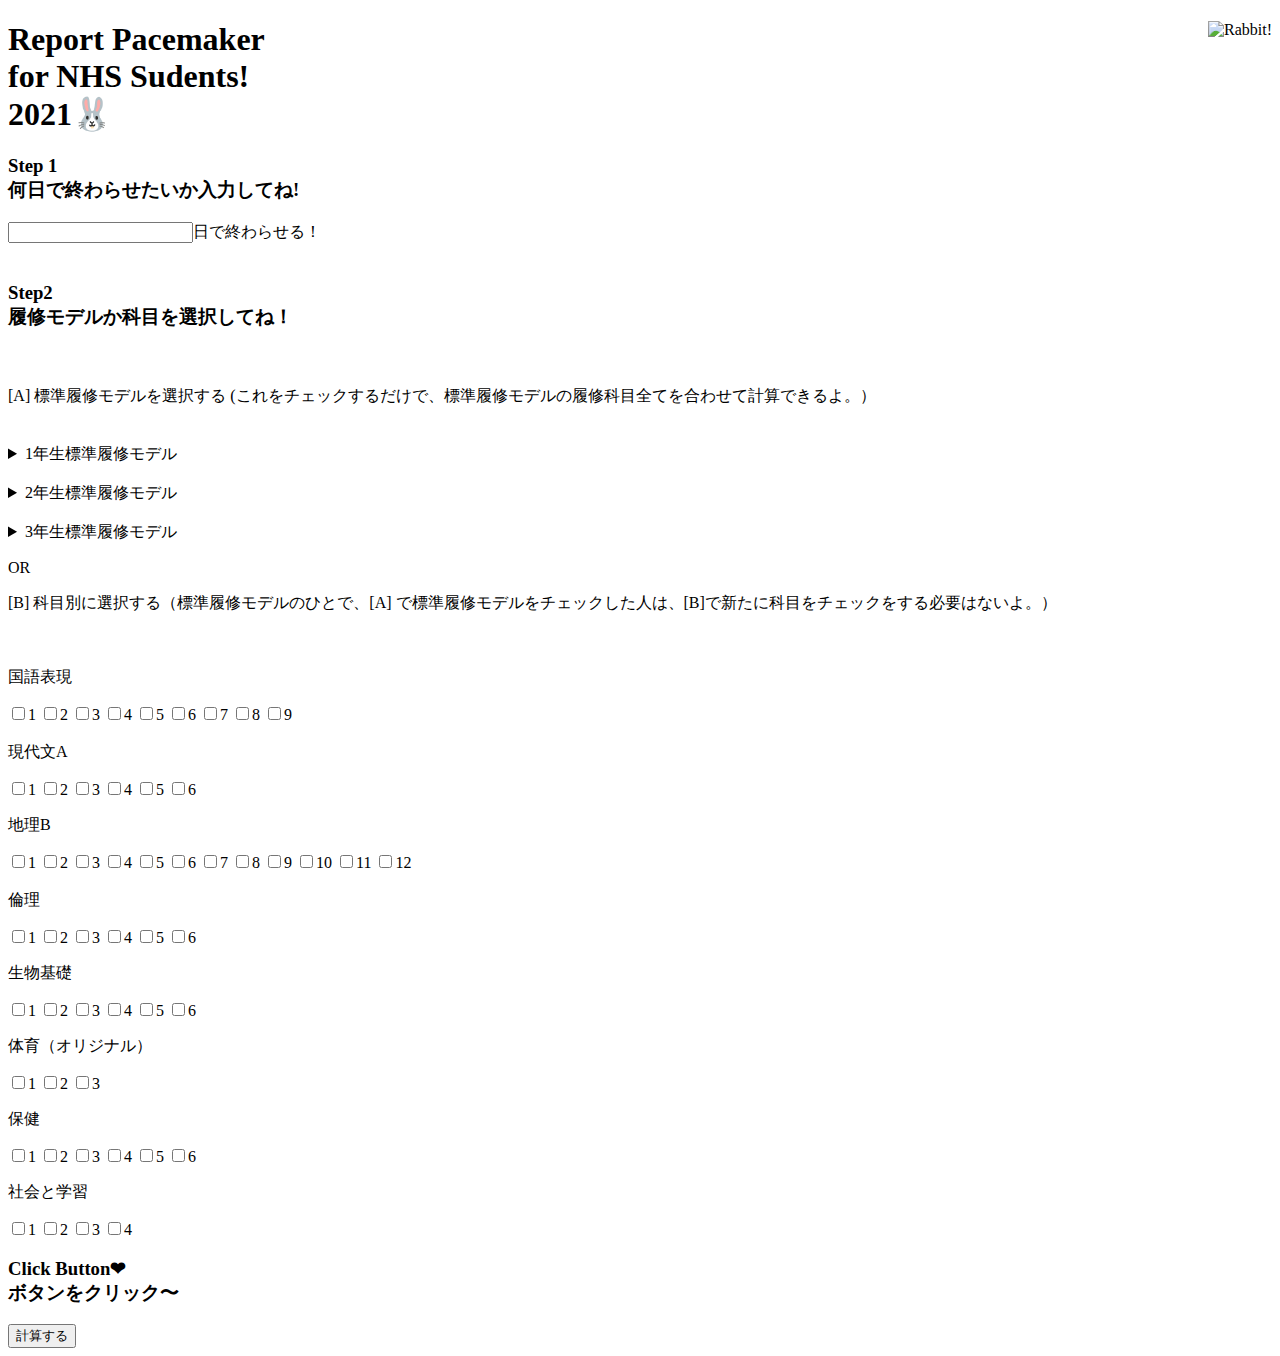
==== cal.html @ 397bbbc4 "Create cal.html" ====
<!DOCTYPE html>
<html lang="ja">

<head>
    <meta charset="UTF-8">
    <meta name="viewport" content="width=960" />
    <title>レポートペースメーカーラビット🐰</title>
    <link rel="stylesheet" href="style.css">
</head>

<body>
<div id="full">
    <div id = momo>
      <img
      src="auntrabbit.png"
      alt="Rabbit!"
      align='right'>
      <!-- <img
      src="rabbit.png"
      alt="Grapeslice atop a pile of other slices"
      align='right'> -->

      <h1>Report Pacemaker <br>for NHS Sudents!<br>2021🐰</h1>

    
    </div>
    <div id ="content">
    <form name="myform">
           <div id='step1'>
           <h3 id='step'><span id='stepNumber'>Step 1</span> <br>何日で終わらせたいか入力してね!</h3>
           <input type="text" id='goal'>日で終わらせる！
           <br>
           </div>

           <div id ='step2'>
        　　<h3 id='step'><span id='stepNumber'>Step2</span><br> 履修モデルか科目を選択してね！</h3>
       　　 <p>[A] 標準履修モデルを選択する (これをチェックするだけで、標準履修モデルの履修科目全てを合わせて計算できるよ。）</p>
        　
        　<details>
           <summary>1年生標準履修モデル</summary>
           <br>
           <input type = "checkbox" name = "unit" value = 50>年間
           <input type = "checkbox" name = "unit" value = 50>6/15
           <input type = "checkbox" name = "unit" value = 50>7/15
           <input type = "checkbox" name = "unit" value = 30>8/15
           <input type = "checkbox" name = "unit" value = 30>9/15
           <input type = "checkbox" name = "unit" value = 30>10/15
           <input type = "checkbox" name = "unit" value = 30>11/15
           <input type = "checkbox" name = "unit" value = 30>12/15
　　　　　　 </details>
            <br>
            <details>
            <summary>2年生標準履修モデル</summary>
            <br>
            <input type = "checkbox" name = "unit" value = 50>6/15 
           <input type = "checkbox" name = "unit" value = 50>7/15
           <input type = "checkbox" name = "unit" value = 30>8/15
           <input type = "checkbox" name = "unit" value = 30>9/15
           <input type = "checkbox" name = "unit" value = 30>10/15
           <input type = "checkbox" name = "unit" value = 30>11/15
           <input type = "checkbox" name = "unit" value = 30>12/15
           </details>
           <br>
           <details>
            <summary>3年生標準履修モデル</summary>
            <br>
            <input type = "checkbox" name = "unit" value = 50>6/15 
           <input type = "checkbox" name = "unit" value = 50>7/15
           <input type = "checkbox" name = "unit" value = 30>8/15
           <input type = "checkbox" name = "unit" value = 30>9/15
           <input type = "checkbox" name = "unit" value = 30>10/15
           <input type = "checkbox" name = "unit" value = 30>11/15
           <input type = "checkbox" name = "unit" value = 30>12/15
           </details>

            <p id = 'or'>OR</p>

            <p>[B] 科目別に選択する（標準履修モデルのひとで、[A] で標準履修モデルをチェックした人は、[B]で新たに科目をチェックをする必要はないよ。）</p>
        　
           <p>国語表現</p>
           <input type = "checkbox" name = "unit" value = 17>1 
           <input type = "checkbox" name = "unit" value = 19>2
           <input type = "checkbox" name = "unit" value = 13>3
           <input type = "checkbox" name = "unit" value = 18>4
           <input type = "checkbox" name = "unit" value = 19>5
           <input type = "checkbox" name = "unit" value = 33>6
           <input type = "checkbox" name = "unit" value = 29>7
           <input type = "checkbox" name = "unit" value = 45>8
           <input type = "checkbox" name = "unit" value = 44>9


        　 <p>現代文A </p>  
        <input type = "checkbox" name = "unit" value = 24>1
        <input type = "checkbox" name = "unit" value = 23>2
        <input type = "checkbox" name = "unit" value = 40>3
        <input type = "checkbox" name = "unit" value = 25>4
        <input type = "checkbox" name = "unit" value = 26>5
        <input type = "checkbox" name = "unit" value = 26>6
     
           <p>地理B</p>
           <input type = "checkbox" name = "unit" value = 35>1
           <input type = "checkbox" name = "unit" value = 31>2
           <input type = "checkbox" name = "unit" value = 71>3
           <input type = "checkbox" name = "unit" value = 46>4
           <input type = "checkbox" name = "unit" value = 62>5
           <input type = "checkbox" name = "unit" value = 38>6
           <input type = "checkbox" name = "unit" value = 40>7
           <input type = "checkbox" name = "unit" value = 49>8
           <input type = "checkbox" name = "unit" value = 41>9
           <input type = "checkbox" name = "unit" value = 46>10
           <input type = "checkbox" name = "unit" value = 46>11
           <input type = "checkbox" name = "unit" value = 49>12

           
           　 <p>倫理 </p>  
           <input type = "checkbox" name = "unit" value = 43>1
           <input type = "checkbox" name = "unit" value = 42>2
           <input type = "checkbox" name = "unit" value = 69>3
           <input type = "checkbox" name = "unit" value = 51>4
           <input type = "checkbox" name = "unit" value = 36>5
           <input type = "checkbox" name = "unit" value = 40>6

           <p>生物基礎 </p>  
           <input type = "checkbox" name = "unit" value = 18>1
           <input type = "checkbox" name = "unit" value = 25>2
           <input type = "checkbox" name = "unit" value = 18>3
           <input type = "checkbox" name = "unit" value = 27>4
           <input type = "checkbox" name = "unit" value = 19>5
           <input type = "checkbox" name = "unit" value = 24>6

           <p>体育（オリジナル）</p>
           <input type = "checkbox" name = "unit" value = 62>1
           <input type = "checkbox" name = "unit" value = 42>2
           <input type = "checkbox" name = "unit" value = 44>3

           <p>保健</p>  
           <input type = "checkbox" name = "unit" value = 38>1
           <input type = "checkbox" name = "unit" value = 19>2
           <input type = "checkbox" name = "unit" value = 12>3
           <input type = "checkbox" name = "unit" value = 17>4
           <input type = "checkbox" name = "unit" value = 11>5
           <input type = "checkbox" name = "unit" value = 11>6

           <p>社会と学習</p>  
           <input type = "checkbox" name = "unit" value = 13>1
           <input type = "checkbox" name = "unit" value = 26>2
           <input type = "checkbox" name = "unit" value = 53>3
           <input type = "checkbox" name = "unit" value = 33>4



   </div>
           <div id= 'step3'>
           <h3 id='step'><span id='stepNumber'>Click Button❤︎</span><br>ボタンをクリック〜</h3>
         
           <button id="submit" type='button'>計算する</button>
           </div>
           <div id='result'></div>
           <!-- <p id='result'>一日 <input type="text" name="total" value="0"> 個進めれば終わります!<br>［切り上げ］一日 <input type ="text" name="safty" value="0">進めよう！</p> -->
     </form>
     <script src="index.js"></script>
     </div>
</div>

</body>

</html>
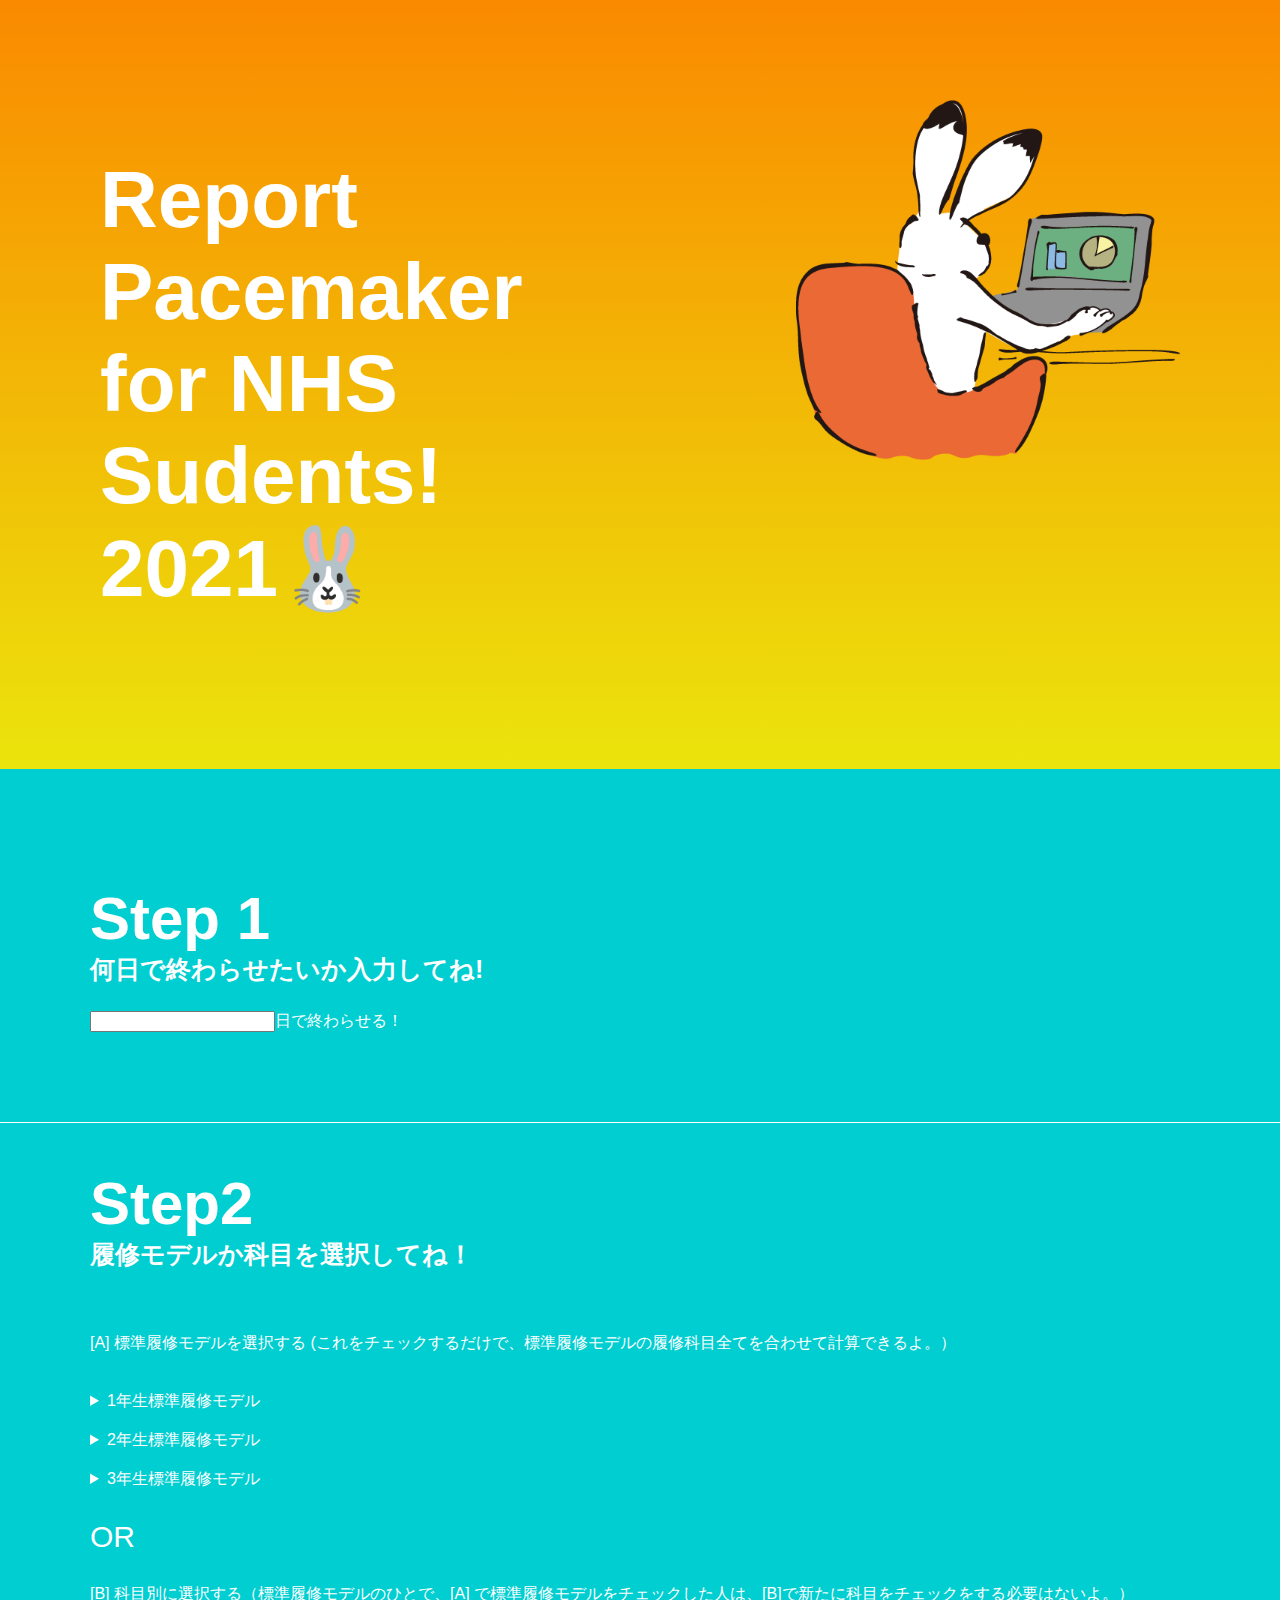
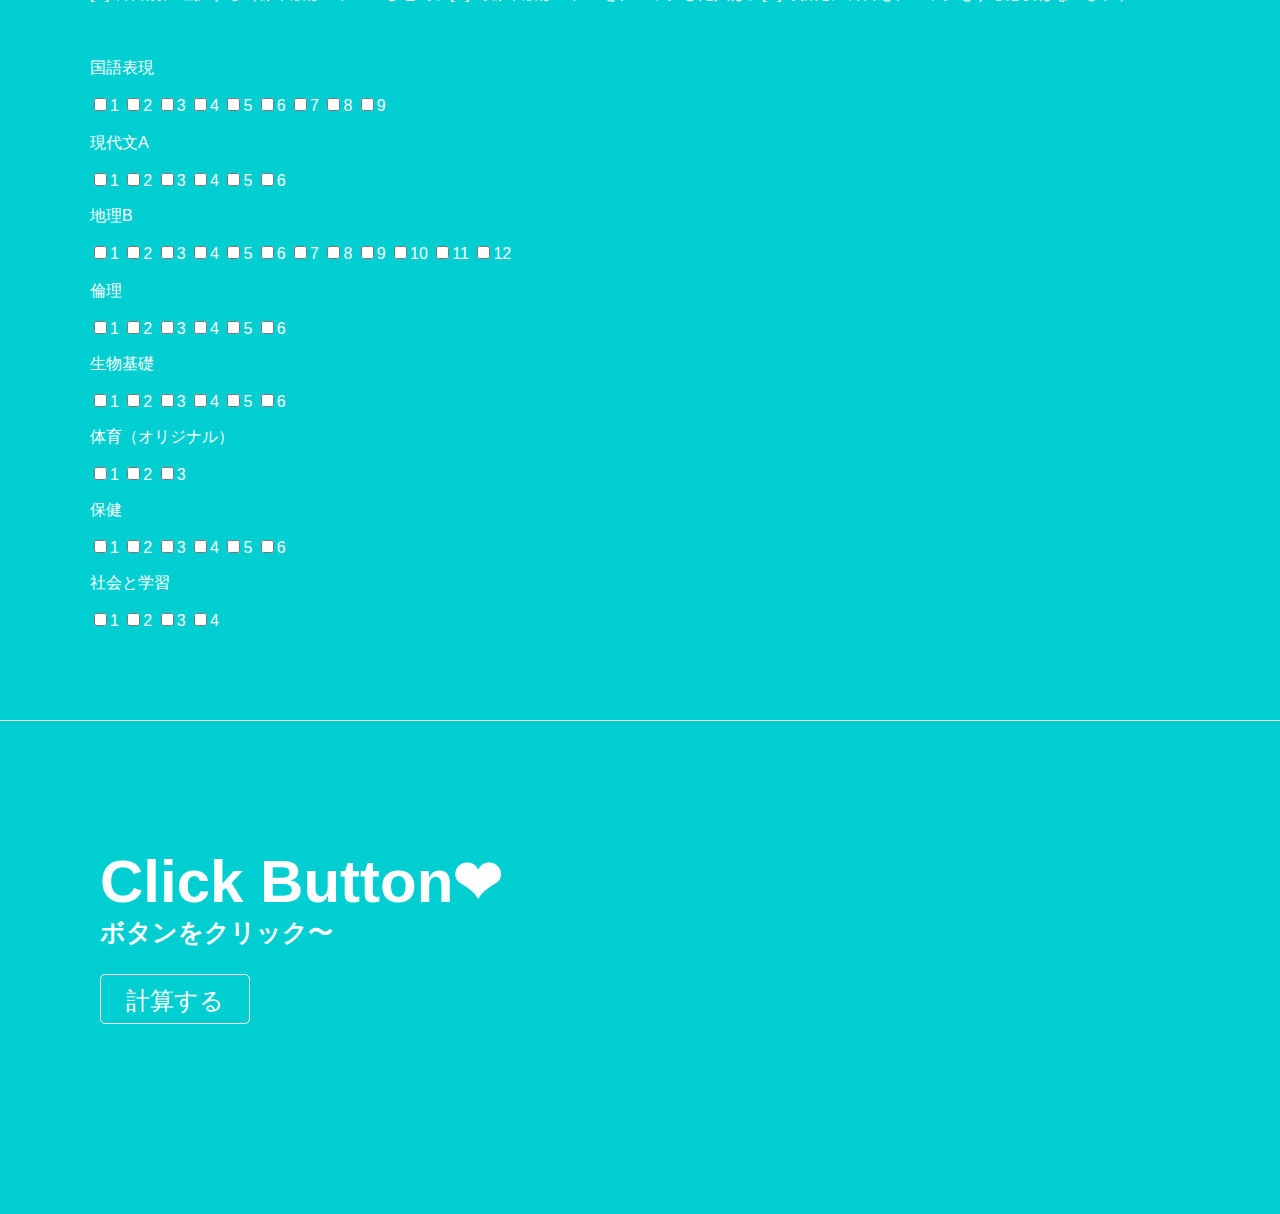
==== commit 04b97df8: "Update cal.html" ====
--- a/cal.html
+++ b/cal.html
@@ -12,7 +12,7 @@
 <div id="full">
     <div id = momo>
       <img
-      src="auntrabbit.png"
+      src="/assets/auntrabbit.png"
       alt="Rabbit!"
       align='right'>
       <!-- <img
--- a/style.css
+++ b/style.css
@@ -0,0 +1,102 @@
+body{
+    margin: 0px;
+    padding: 0px;    
+    height: 100%;
+    width:100%;
+	min-width: 950px;
+    color:black;
+
+}
+#content{
+    font-family: 'ヒラギノ丸ゴ ProN','Hiragino Maru Gothic ProN',sans-serif;
+    background-color:#00CED1;
+
+}
+
+h1{
+    font-family: 'Skia-Regular_Black', sans-serif;
+    color:white;
+}
+
+#result{
+    font-size: 30px;
+    font-family: 'Wawati SC',sans-serif;
+}
+
+#or{
+    font-size:30px;
+   font-family:'Wawati SC',sans-serif;
+}
+#step{
+    font-size:25px;
+    color:white;
+}
+
+#step1{
+    color:white;
+    padding:90px;
+    border:solid 1px white;
+    border-width:0px 0px 1px 0px;
+}
+
+#step2{
+    color:white;
+    padding:0px 90px 90px 90px;
+    border:solid 1px white;
+    border-width:0px 0px 1px 0px;
+}
+
+#stepNumber{
+    font-family: 'Skia-Regular_Black', sans-serif;
+    font-size:60px;
+}
+
+#step3{
+    padding:100px;
+    margin:0px;
+
+}
+#step3 button{
+        color: #fff;
+        background:transparent;
+        width:150px;
+        height:50px;
+        border:solid 1px white;
+        border-radius:5px;
+        display:inline-block;
+        text-align: center;
+        text-decoration: none;
+        line-height: 50px;
+        font-size: 24px;
+        transition: 500ms;
+      }
+      #step3 button:hover{
+        background:orange;
+        border:0px;
+        ;
+      }
+      
+
+#momo img{
+    width:30vw;
+    min-width:250px;
+}
+#momo h1{
+    font-size:80px;
+    width: 50vw ;    
+    font-family: 'Skia-Regular_Black', sans-serif;
+    color:white;
+}
+#momo{
+    padding:100px;
+    margin:0px;
+    background: rgb(235,228,12);
+    background: linear-gradient(0deg, rgba(235,228,12,1) 0%, rgba(250,138,0,1) 100%);
+
+}
+
+#result{
+    color:white;
+    padding:0px 90px 90px 90px;
+}
+
